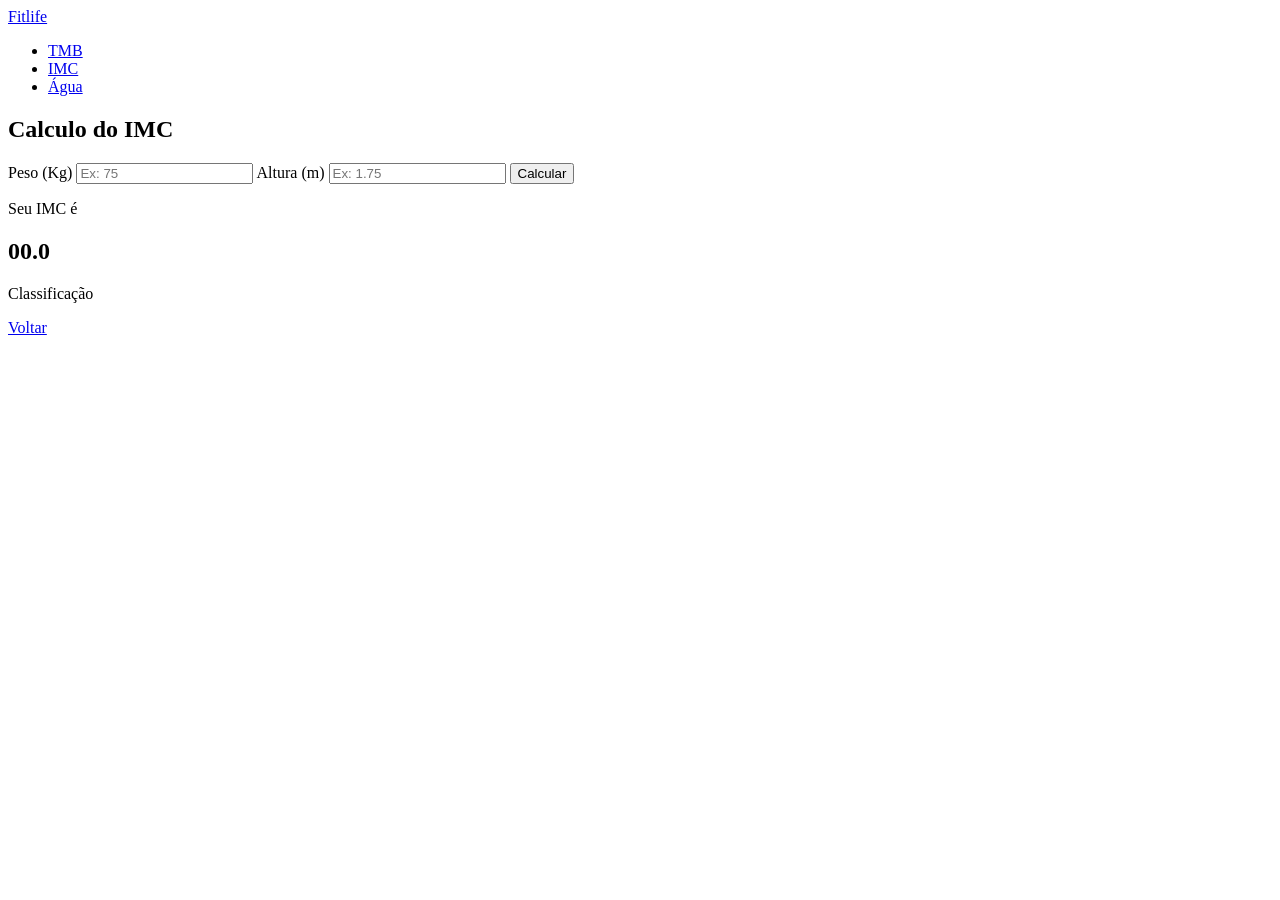
==== pages/imc.html @ 511ef86a "feat: adiciona estilos CSS básicos na home do fitlife" ====
<!DOCTYPE html>
<html lang="pt-br">

<head>
    <meta charset="UTF-8">
    <meta name="viewport" content="width=device-width, initial-scale=1.0">
    <title>Fitlife | IMC</title>
    <link rel="preconnect" href="https://fonts.googleapis.com">
    <link rel="preconnect" href="https://fonts.gstatic.com" crossorigin>
    <link
        href="https://fonts.googleapis.com/css2?family=Poppins:ital,wght@0,100;0,200;0,300;0,400;0,500;0,600;0,700;0,800;0,900;1,100;1,200;1,300;1,400;1,500;1,600;1,700;1,800;1,900&display=swap"
        rel="stylesheet">
</head>

<body>

    <nav>
        <a href="../index.html">Fitlife</a>

        <ul>
            <li><a href="tmb.html">TMB</a></li>
            <li><a href="imc.html">IMC</a></li>
            <li><a href="water.html">Água</a></li>
        </ul>
    </nav>

    <main>
        <section>
            <h1>Calculo do IMC</h1>
            <form>
                <label for="weight">Peso (Kg)</label>
                <input type="text" id="weight" placeholder = "Ex: 75" required>

                <label for="height">Altura (m)</label>
                <input type="number" id="weight" placeholder = "Ex: 1.75" required step="any">
                <button type="submit">Calcular</button>
            </form>

            <div>
                <p>Seu IMC é</p>
                <h2>00.0</h2>
                <p>Classificação</p>
            </div>
            <a href="../index.html">Voltar</a>
        </section>      
    </main>
</body>

</html>
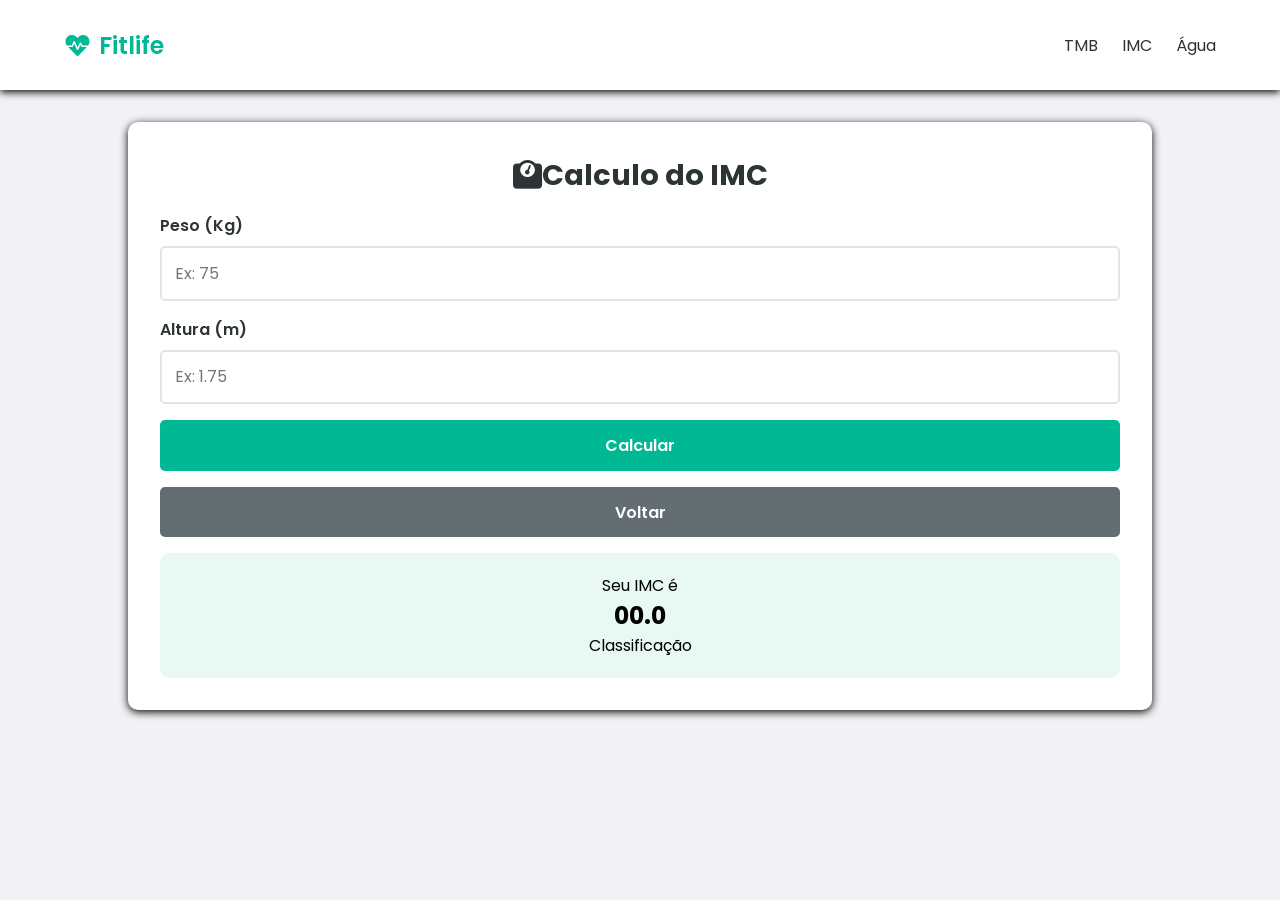
==== commit 541737b7: "ajuste geral" ====
--- a/pages/imc.html
+++ b/pages/imc.html
@@ -10,38 +10,47 @@
     <link
         href="https://fonts.googleapis.com/css2?family=Poppins:ital,wght@0,100;0,200;0,300;0,400;0,500;0,600;0,700;0,800;0,900;1,100;1,200;1,300;1,400;1,500;1,600;1,700;1,800;1,900&display=swap"
         rel="stylesheet">
+    <link rel="stylesheet" href="../css/style.css">
+    <link rel="stylesheet" href="https://cdnjs.cloudflare.com/ajax/libs/font-awesome/6.0.0/css/all.min.css" />
 </head>
-
+<title>FitLife | IMC</title>
 <body>
 
     <nav>
-        <a href="../index.html">Fitlife</a>
+        <a class="logo" href="../index.html"><i class="fas fa-heartbeat"></i>Fitlife</a>
 
-        <ul>
-            <li><a href="tmb.html">TMB</a></li>
-            <li><a href="imc.html">IMC</a></li>
-            <li><a href="water.html">Água</a></li>
+        <ul class="nav-links">
+            <li><a class="nav-link" href="tmb.html">TMB</a></li>
+            <li><a class="nav-link" href="imc.html">IMC</a></li>
+            <li><a class="nav-link" href="water.html">Água</a></li>
         </ul>
     </nav>
 
     <main>
-        <section>
-            <h1>Calculo do IMC</h1>
+        <section class="tool-container">
+            <div class="tool-container-title">
+            <h2><i class="fas fa-weight"></i>Calculo do IMC</h2>
+            </div>
             <form>
-                <label for="weight">Peso (Kg)</label>
-                <input type="text" id="weight" placeholder = "Ex: 75" required>
+                <div class="form-group">
+                    <label for="weight">Peso (Kg)</label>
+                    <input type="text" id="weight" placeholder = "Ex: 75" required>
+                </div>
 
-                <label for="height">Altura (m)</label>
-                <input type="number" id="weight" placeholder = "Ex: 1.75" required step="any">
-                <button type="submit">Calcular</button>
+                <div class="form-group">
+                    <label for="height">Altura (m)</label>
+                    <input type="number" id="weight" placeholder = "Ex: 1.75" required step="any">
+                </div>
+
+                <button class="action-btn" type="submit">Calcular</button>
+                <a class="action-btn btn-back" href="../index.html">Voltar</a>
             </form>
 
-            <div>
+            <div class="result-box">
                 <p>Seu IMC é</p>
                 <h2>00.0</h2>
                 <p>Classificação</p>
             </div>
-            <a href="../index.html">Voltar</a>
         </section>      
     </main>
 </body>
--- a/css/style.css
+++ b/css/style.css
@@ -0,0 +1,203 @@
+:root {
+  --primary-color: #00b894;
+  --primary-dark: #019477;
+  --secondary-color: #2d3436;
+  --background-color: #f0f2f5;
+  --card-color: #ffffff;
+  --text-color: #333333;
+  --muted-color: #636e72;
+  --danger-color: #d63031;
+  --water-color: #0984e3;
+  --border-color: #dfe6e9;
+
+  --shadow-md: box-shadow: 0px 2px 8px rgba(0, 0, 0, 0.5);
+  --result-box: #e8f8f5;
+}
+
+*{
+    margin: 0;
+    padding: 0;
+    box-sizing: border-box;
+}
+
+body{
+    font-family: Poppins;
+    background-color: var(--background-color);
+}
+
+nav{
+    display: flex;
+    justify-content: space-between;
+    align-items: center;
+
+    background-color: var(--card-color);
+    padding: 0 5%;
+    height: 10vh;
+    box-shadow:0px 2px 8px rgba(0, 0, 0, 1);
+}
+
+.logo{
+    display: flex;
+    align-items: center;
+
+    gap: 0.5rem;
+
+    font-size: 1.5rem;
+    color:var(--primary-color);
+    text-decoration: none;
+    font-weight: 600;
+}
+
+.nav-links{
+    display: flex;
+    list-style: none;
+    gap: 1.5rem;
+}
+.nav-link{
+    text-decoration: none;
+    color: var(--secondary-color);
+    font-size: 1rem;
+}
+.nav-link:hover{
+    color:var(--primary-color);
+}
+
+#nav-active{
+    border-bottom: 3px var(--primary-color);
+    color:var(--primary-color);
+}
+
+.header-container{
+    text-align: center;
+    padding: 2.5rem 0;
+}
+
+.header-container h1{
+    font-size: 2.5rem;
+}
+
+.header-container span{
+    color:var(--primary-color);
+}
+
+main {
+    width: 80%;
+    margin: 0 auto;
+
+    padding: 2rem 0;
+}
+
+.cards-section{
+    text-align: center;
+    
+
+    display: flex;
+    justify-content: center;
+    flex-wrap: wrap;
+    gap: 1.5rem;
+}
+
+.feature-card{
+    background-color: var(--card-color);
+    color: var(--text-color);
+    padding: 1.5rem;
+    border-radius: 10px;
+    text-align: center;
+    text-decoration: none;
+    box-shadow: 0px 2px 8px rgba(0, 0, 0, 1);
+    width: 15rem;
+}
+
+.feature-card:hover{
+    border: 2px solid var(--primary-color);
+}
+
+.feature-card i{
+    font-size: 2rem;
+    color:var(--primary-color);
+    margin-bottom: 1rem;
+}
+.tool-container{
+    display: flex;
+    flex-direction: column;
+    gap: 1rem;
+
+    width: 100%;
+    padding: 2rem;
+
+    background-color: var(--card-color);
+    border-radius: 10px;
+    box-shadow: 0px 2px 8px rgba(0, 0, 0, 1);
+
+}
+.tool-container-title{
+    text-align: center;
+}
+.tool-container-title h2{
+    color: var(--secondary-color);
+    font-size: 1.8rem;
+}
+.tool-container form{
+    display: flex;
+    flex-direction: column;
+    gap: 1rem;
+}
+.form-group{
+    display: flex;
+    flex-direction: column;
+    gap: 0.5rem;
+}
+.form-group label{
+    font-weight: 600;
+    color: var(--secondary-color);
+}
+.form-group select{
+    padding: 0.8rem;
+    border: 2px solid var(--border-color);
+    border-radius: 5px;
+    font-size: 1rem;
+    font-family: inherit;
+}
+.form-group input{
+    padding: 0.8rem;
+    border: 2px solid var(--border-color);
+    border-radius: 5px;
+    font-size: 1rem;
+    font-family: inherit;
+}
+.form-group input:focus{
+    outline: none;
+    border-color: var(--primary-color);
+}
+
+.action-btn{
+    padding: 0.8rem 1rem;
+    background-color: var(--primary-color);
+    color: var(--card-color);
+    border: none;
+    border-radius: 5px;
+    font-size: 1rem;
+    font-weight: 600;
+    font-family: inherit;
+    cursor: pointer;
+    text-decoration: none;
+    text-align: center;
+    transition: 0.3s;
+}
+.action-btn:hover{
+    background-color: var(--primary-dark);
+}
+.btn-back{
+    background-color: var(--muted-color);
+}
+.btn-back:hover{
+    background-color: var(--secondary-color);
+}
+
+.result-box{
+    background-color: var(--result-box);
+    padding: 1.25rem;
+    border-radius: 10px;
+    text-align: center;
+
+} 
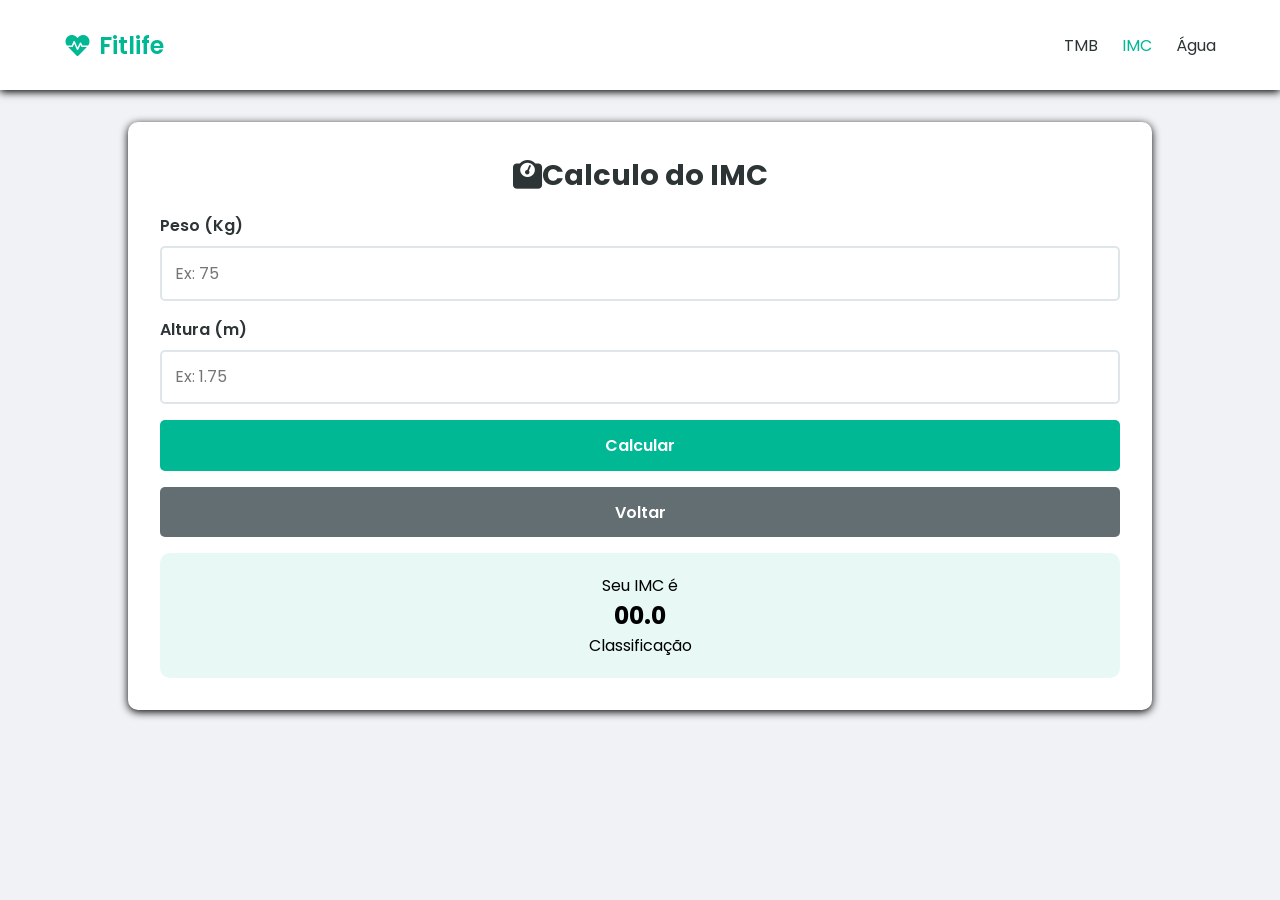
==== commit e7c8a69a: "ajustes" ====
--- a/pages/imc.html
+++ b/pages/imc.html
@@ -21,7 +21,7 @@
 
         <ul class="nav-links">
             <li><a class="nav-link" href="tmb.html">TMB</a></li>
-            <li><a class="nav-link" href="imc.html">IMC</a></li>
+            <li><a class="nav-link" id="nav-active" href="imc.html">IMC</a></li>
             <li><a class="nav-link" href="water.html">Água</a></li>
         </ul>
     </nav>
